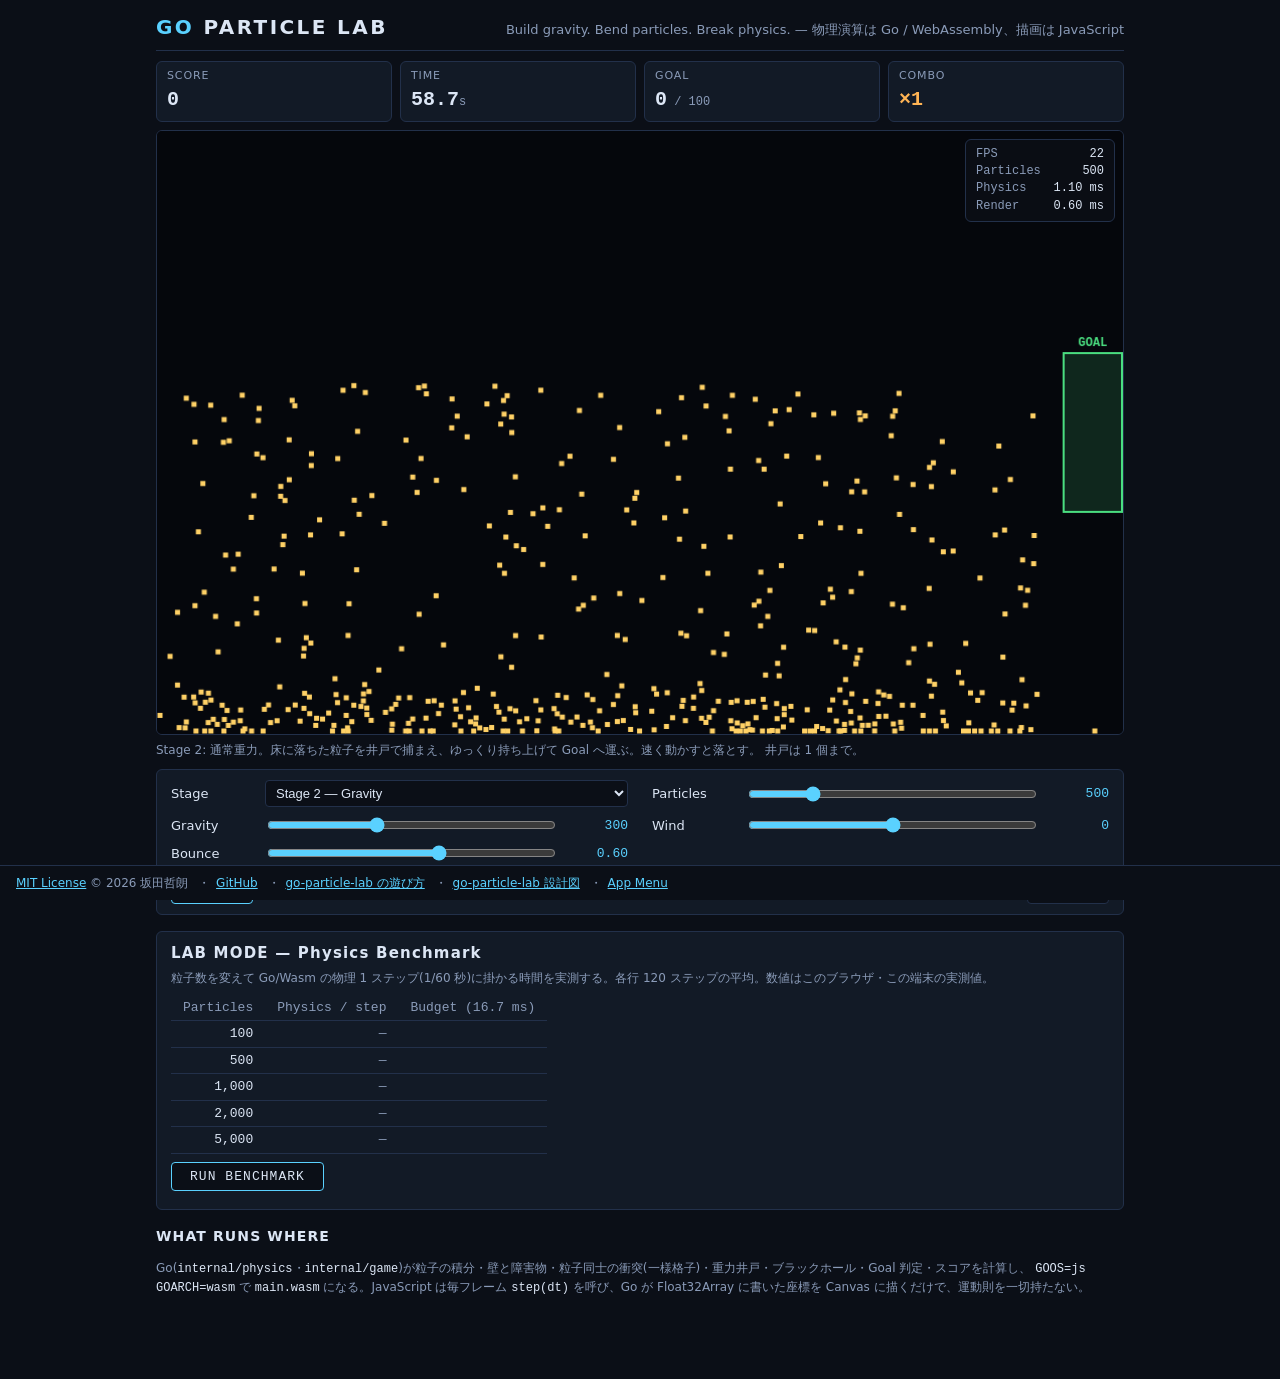
==== web/index.html @ 08ad5785 "feat: L3 Wasm ブリッジと画面(Canvas・HUD・FPS・Lab Mode)・遊び方の較正 cmd/wasm は internal/bridge の JSON 契約を JS に渡し、粒" ====
<!DOCTYPE html>
<html lang="ja">
<head>
  <meta charset="utf-8">
  <meta name="viewport" content="width=device-width, initial-scale=1">
  <title>Go Particle Lab — Build gravity. Bend particles. Break physics.</title>
  <meta name="description" content="Go で書いた物理エンジンを WebAssembly でブラウザ上に走らせる粒子ゲーム。重力井戸を置いて粒子を Goal へ導く。">
  <link rel="stylesheet" href="style.css">
</head>
<body>
  <main>
    <header class="title">
      <h1><span class="go">GO</span> PARTICLE LAB</h1>
      <div class="tagline">Build gravity. Bend particles. Break physics. — 物理演算は Go / WebAssembly、描画は JavaScript</div>
    </header>

    <div class="hud">
      <div class="cell"><div class="label">Score</div><div class="value" id="hud-score">0</div></div>
      <div class="cell"><div class="label">Time</div><div class="value" id="hud-time">60.0<small>s</small></div></div>
      <div class="cell"><div class="label">Goal</div><div class="value" id="hud-goal">0<small> / 100</small></div></div>
      <div class="cell combo"><div class="label">Combo</div><div class="value" id="hud-combo">×1</div></div>
    </div>

    <div class="stage">
      <canvas id="view" width="960" height="600"></canvas>
      <div class="perf" id="perf">
        <div><span class="k">FPS</span><span id="perf-fps">—</span></div>
        <div><span class="k">Particles</span><span id="perf-n">—</span></div>
        <div><span class="k">Physics</span><span id="perf-phys">—</span></div>
        <div><span class="k">Render</span><span id="perf-render">—</span></div>
      </div>
      <div class="banner" id="banner" hidden>
        <div class="big" id="banner-big"></div>
        <div class="sub" id="banner-sub"></div>
      </div>
    </div>
    <div class="hint" id="hint">左クリックで重力井戸を置く・ドラッグで粒子ごと運ぶ・右クリックで消す。Wasm を読み込み中…</div>

    <div class="controls">
      <label>Stage
        <select id="stage"></select>
      </label>
      <label>Particles <input type="range" id="particles" min="100" max="2000" step="100" value="500"><span class="val" id="particles-val">500</span></label>
      <label>Gravity <input type="range" id="gravity" min="0" max="800" step="10" value="300"><span class="val" id="gravity-val">300</span></label>
      <label>Wind <input type="range" id="wind" min="-200" max="200" step="10" value="0"><span class="val" id="wind-val">0</span></label>
      <label>Bounce <input type="range" id="bounce" min="0" max="1" step="0.05" value="0.6"><span class="val" id="bounce-val">0.60</span></label>
      <div class="buttons">
        <button id="pause">PAUSE</button>
        <button id="reset" class="secondary">RESET</button>
      </div>
    </div>

    <section class="lab">
      <h2>LAB MODE — Physics Benchmark</h2>
      <p>粒子数を変えて Go/Wasm の物理 1 ステップ(1/60 秒)に掛かる時間を実測する。各行 120 ステップの平均。数値はこのブラウザ・この端末の実測値。</p>
      <table class="bench">
        <thead><tr><th>Particles</th><th>Physics / step</th><th>Budget (16.7 ms)</th></tr></thead>
        <tbody id="bench-body"></tbody>
      </table>
      <p style="margin-top:8px"><button id="bench-run">RUN BENCHMARK</button></p>
    </section>

    <section class="about">
      <h2>WHAT RUNS WHERE</h2>
      <p>Go(<code>internal/physics</code>・<code>internal/game</code>)が粒子の積分・壁と障害物・粒子同士の衝突(一様格子)・重力井戸・ブラックホール・Goal 判定・スコアを計算し、
      <code>GOOS=js GOARCH=wasm</code> で <code>main.wasm</code> になる。JavaScript は毎フレーム <code>step(dt)</code> を呼び、Go が Float32Array に書いた座標を Canvas に描くだけで、運動則を一切持たない。</p>
    </section>

    <footer class="footer" id="footer">
      <a href="https://github.com/twill3c/go-particle-lab/blob/main/LICENSE">MIT License</a> © 2026 坂田哲朗
      <span class="fsep">・</span><a href="https://github.com/twill3c/go-particle-lab">GitHub</a>
      <span class="fsep">・</span><a href="https://claude.ai/code/artifacts">go-particle-lab の遊び方</a>
      <span class="fsep">・</span><a href="https://claude.ai/code/artifacts">go-particle-lab 設計図</a>
      <span class="fsep">・</span><a href="https://app-menu-amber.vercel.app/">App Menu</a>
    </footer>
  </main>
  <script src="wasm_exec.js"></script>
  <script src="app.js"></script>
</body>
</html>
---- web/style.css ----
:root {
  --bg: #0b0f17;
  --panel: #121a26;
  --border: #22304a;
  --text: #dce6f5;
  --muted: #8a9bb8;
  --accent: #5ad1ff;
  --accent2: #ffb454;
  --goal: #4ade80;
  --danger: #ff6b6b;
  --mono: ui-monospace, "Cascadia Mono", Consolas, "Roboto Mono", monospace;
}

* { box-sizing: border-box; }

html, body {
  margin: 0;
  background: var(--bg);
  color: var(--text);
  font-family: system-ui, -apple-system, "Segoe UI", "Hiragino Sans", "Noto Sans JP", sans-serif;
  font-size: 14px;
  line-height: 1.5;
}

a { color: var(--accent); }

main {
  max-width: 1000px;
  margin: 0 auto;
  padding: 12px 16px 0;
}

header.title {
  display: flex;
  align-items: baseline;
  justify-content: space-between;
  gap: 12px;
  flex-wrap: wrap;
  border-bottom: 1px solid var(--border);
  padding-bottom: 8px;
  margin-bottom: 10px;
}
header.title h1 {
  margin: 0;
  font-size: 20px;
  letter-spacing: 0.12em;
  font-weight: 700;
}
header.title h1 .go { color: var(--accent); }
header.title .tagline { color: var(--muted); font-size: 13px; }

.hud {
  display: grid;
  grid-template-columns: repeat(4, 1fr);
  gap: 8px;
  margin-bottom: 8px;
}
.hud .cell {
  background: var(--panel);
  border: 1px solid var(--border);
  border-radius: 6px;
  padding: 6px 10px;
}
.hud .label { color: var(--muted); font-size: 11px; letter-spacing: 0.08em; text-transform: uppercase; }
.hud .value { font-family: var(--mono); font-size: 20px; font-weight: 600; }
.hud .value small { font-size: 12px; color: var(--muted); font-weight: 400; }
.hud .combo .value { color: var(--accent2); }

.stage {
  position: relative;
  background: #05070c;
  border: 1px solid var(--border);
  border-radius: 6px;
  overflow: hidden;
}
canvas#view {
  display: block;
  width: 100%;
  height: auto;
  touch-action: none;
  cursor: crosshair;
}
.perf {
  position: absolute;
  top: 8px;
  right: 8px;
  background: rgba(11, 15, 23, 0.82);
  border: 1px solid var(--border);
  border-radius: 6px;
  padding: 6px 10px;
  font-family: var(--mono);
  font-size: 12px;
  line-height: 1.45;
  min-width: 150px;
  pointer-events: none;
}
.perf div { display: flex; justify-content: space-between; gap: 12px; }
.perf .k { color: var(--muted); }
.banner {
  position: absolute;
  inset: 0;
  display: flex;
  flex-direction: column;
  align-items: center;
  justify-content: center;
  gap: 6px;
  background: rgba(5, 7, 12, 0.55);
  pointer-events: none;
  font-family: var(--mono);
}
/* [hidden] は UA スタイルと同特異度なので display 指定に負ける。著者側で打ち消す(kasane-kairo の教訓) */
.banner[hidden] { display: none; }
.banner .big { font-size: 40px; font-weight: 700; letter-spacing: 0.1em; }
.banner .sub { color: var(--muted); font-size: 14px; }
.banner.clear .big { color: var(--goal); }
.banner.timeup .big { color: var(--danger); }
.banner.paused .big { color: var(--accent); }

.hint {
  color: var(--muted);
  font-size: 12px;
  margin: 6px 0 10px;
}

.controls {
  display: grid;
  grid-template-columns: 1fr 1fr;
  gap: 8px 24px;
  background: var(--panel);
  border: 1px solid var(--border);
  border-radius: 6px;
  padding: 10px 14px;
}
.controls label {
  display: grid;
  grid-template-columns: 84px 1fr 64px;
  align-items: center;
  gap: 10px;
  font-size: 13px;
}
.controls label .val { font-family: var(--mono); text-align: right; color: var(--accent); }
.controls input[type=range] { width: 100%; accent-color: var(--accent); }
.controls select {
  background: var(--bg);
  color: var(--text);
  border: 1px solid var(--border);
  border-radius: 4px;
  padding: 4px 6px;
  font-size: 13px;
  grid-column: 2 / 4;
}
.buttons {
  grid-column: 1 / -1;
  display: flex;
  gap: 10px;
  justify-content: space-between;
  flex-wrap: wrap;
  margin-top: 4px;
}
button {
  background: var(--bg);
  color: var(--text);
  border: 1px solid var(--accent);
  border-radius: 4px;
  padding: 6px 18px;
  font-size: 13px;
  font-family: var(--mono);
  letter-spacing: 0.08em;
  cursor: pointer;
}
button:hover { background: #17233a; }
button.secondary { border-color: var(--border); color: var(--muted); }

section.lab {
  margin-top: 16px;
  background: var(--panel);
  border: 1px solid var(--border);
  border-radius: 6px;
  padding: 10px 14px;
}
section.lab h2 { margin: 0 0 4px; font-size: 15px; letter-spacing: 0.08em; }
section.lab p { margin: 0 0 8px; color: var(--muted); font-size: 12px; }
table.bench {
  border-collapse: collapse;
  font-family: var(--mono);
  font-size: 13px;
  min-width: 320px;
}
table.bench th, table.bench td {
  text-align: right;
  padding: 3px 12px;
  border-bottom: 1px solid var(--border);
}
table.bench th { color: var(--muted); font-weight: 400; }
table.bench td.pending { color: var(--muted); }
table.bench .bar {
  display: inline-block;
  height: 8px;
  background: var(--accent);
  vertical-align: middle;
  margin-left: 6px;
  border-radius: 2px;
}

section.about {
  margin-top: 16px;
  color: var(--muted);
  font-size: 12px;
}
section.about h2 { font-size: 14px; color: var(--text); margin: 0 0 4px; letter-spacing: 0.08em; }
section.about code { font-family: var(--mono); color: var(--text); }

/* fleet: fixed footer */
.footer {
  position: fixed; left: 0; right: 0; bottom: 0; z-index: 9000;
  margin: 0; padding: 8px 16px;
  background: var(--bg); border-top: 1px solid var(--border);
  backdrop-filter: blur(6px);
  max-height: 30vh; overflow-y: auto;
  font-size: 12px; color: var(--muted);
}
.footer .fsep { margin: 0 6px; }
body { padding-bottom: 72px; }
@media (max-width: 640px) { body { padding-bottom: 96px; } }

@media (max-width: 720px) {
  .hud { grid-template-columns: repeat(2, 1fr); }
  .controls { grid-template-columns: 1fr; }
  .perf { font-size: 11px; min-width: 130px; }
}
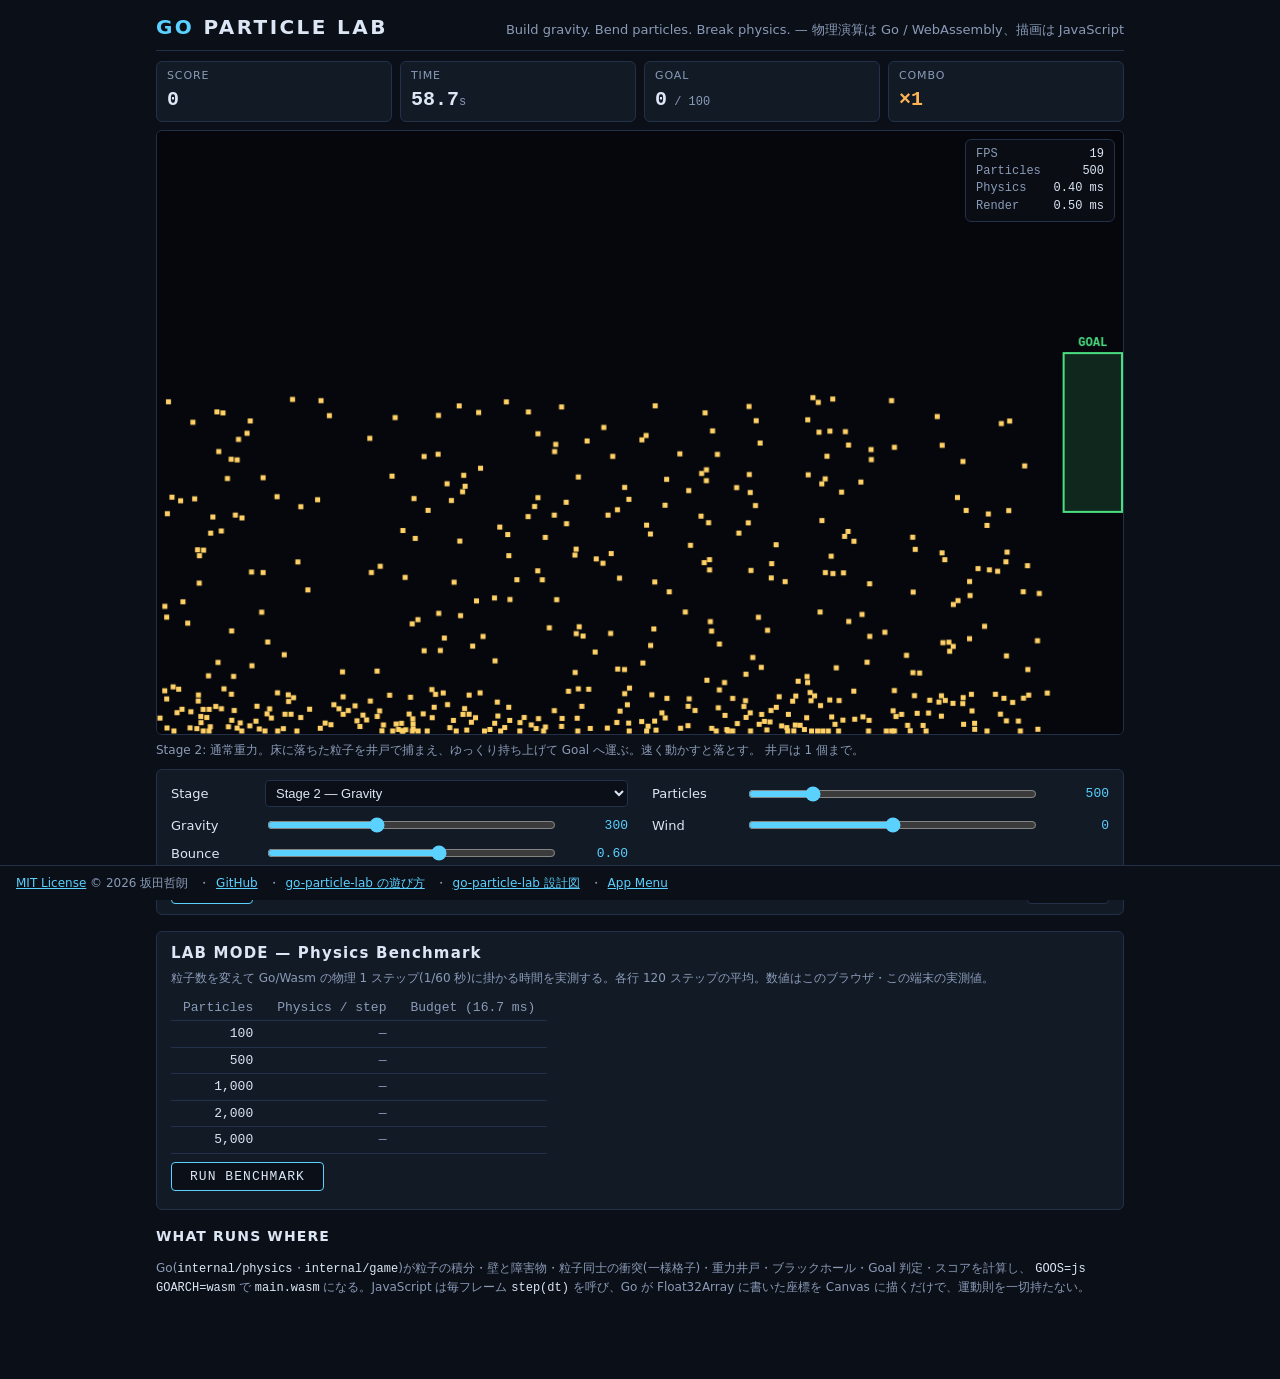
==== commit e1caef29: "feat: L4 本番デプロイ・解説アーティファクト 2 本をフッタに接続 本番 https://go-particle-lab.vercel.app(素の別名が取れた)。 .vercelignore" ====
--- a/web/index.html
+++ b/web/index.html
@@ -69,8 +69,8 @@
     <footer class="footer" id="footer">
       <a href="https://github.com/twill3c/go-particle-lab/blob/main/LICENSE">MIT License</a> © 2026 坂田哲朗
       <span class="fsep">・</span><a href="https://github.com/twill3c/go-particle-lab">GitHub</a>
-      <span class="fsep">・</span><a href="https://claude.ai/code/artifacts">go-particle-lab の遊び方</a>
-      <span class="fsep">・</span><a href="https://claude.ai/code/artifacts">go-particle-lab 設計図</a>
+      <span class="fsep">・</span><a href="https://claude.ai/code/artifact/430c65ac-d8a6-46f9-b15e-d9bcec99f1b5">go-particle-lab の遊び方</a>
+      <span class="fsep">・</span><a href="https://claude.ai/code/artifact/bcc09897-a79a-4c0b-9dc8-d9e37b427bcd">go-particle-lab 設計図</a>
       <span class="fsep">・</span><a href="https://app-menu-amber.vercel.app/">App Menu</a>
     </footer>
   </main>
